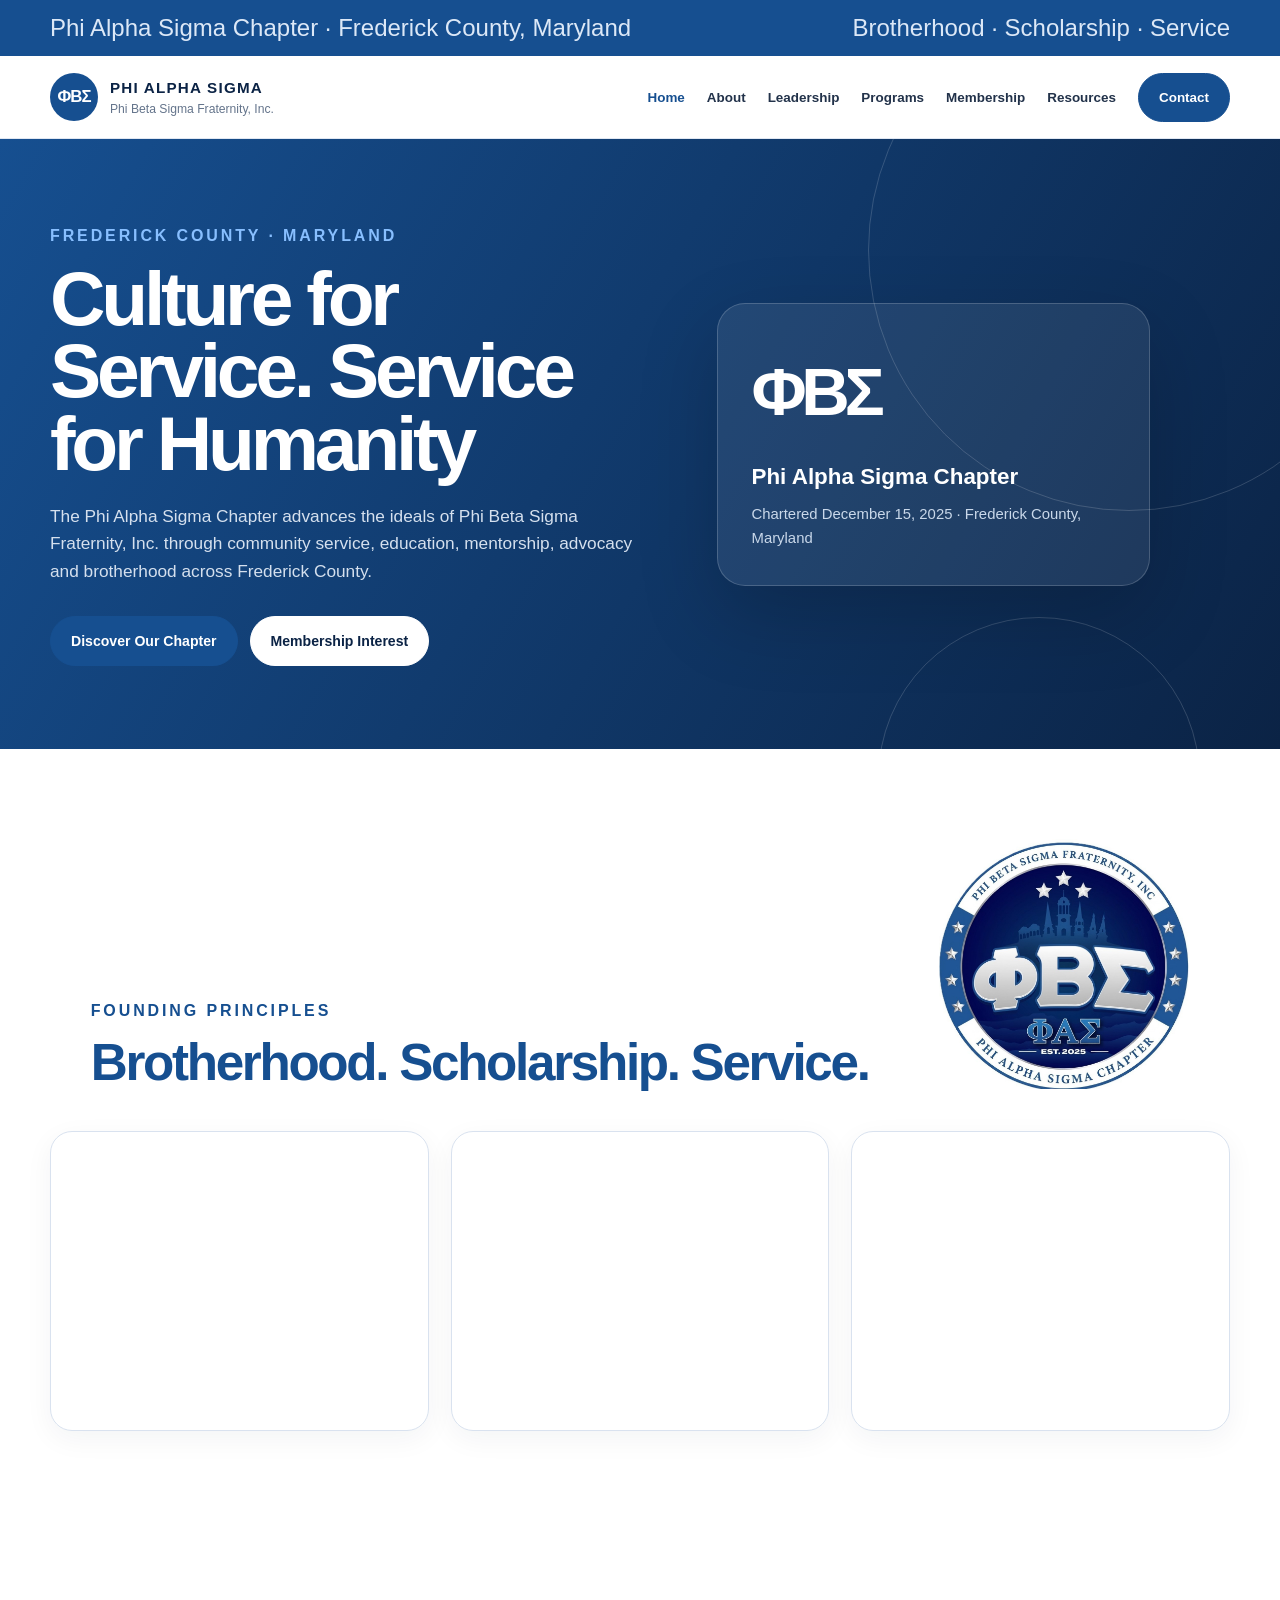
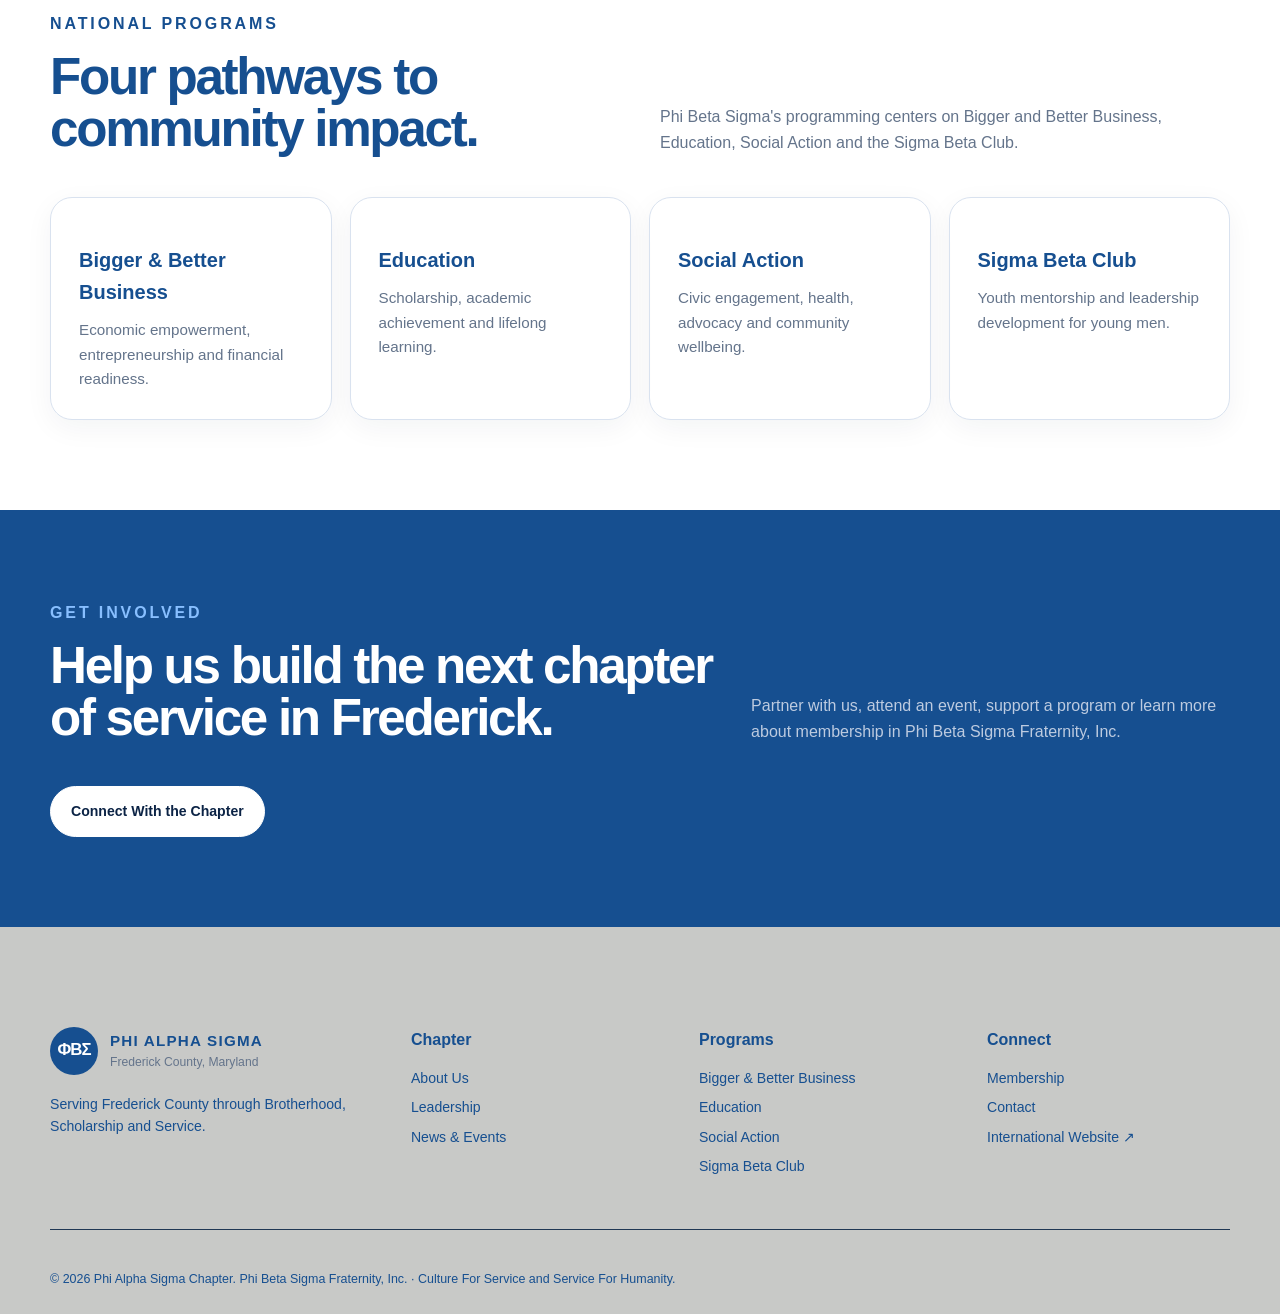
==== index.html @ b1e2065a "Update image paths in index.html" ====
<!doctype html>
<html lang="en">
  <head>
    <meta charset="utf-8" />
    <meta name="viewport" content="width=device-width,initial-scale=1" />
    <title>Home | Phi Alpha Sigma Chapter</title>
    <meta
      name="description"
      content="Phi Alpha Sigma Chapter of Phi Beta Sigma Fraternity, Inc. in Frederick County, Maryland."
    />
    <link rel="stylesheet" href="assets/styles.css" />
  </head>
  <body>
    <div class="topbar">
      <div class="container">
        <span>Phi Alpha Sigma Chapter · Frederick County, Maryland</span
        ><span>Brotherhood · Scholarship · Service</span>
      </div>
    </div>
    <header class="site-header">
      <div class="container nav-wrap">
        <a class="brand" href="index.html"
          ><div class="brand-mark">ΦΒΣ</div>
          <div class="brand-text">
            <strong>Phi Alpha Sigma</strong
            ><span>Phi Beta Sigma Fraternity, Inc.</span>
          </div></a>
        <button class="menu-toggle" aria-label="Open menu">☰</button>
        <nav class="nav" aria-label="Primary navigation">
          <a href="index.html">Home</a><a href="about.html">About</a
          ><a href="leadership.html">Leadership</a
          ><a href="programs.html">Programs</a
          ><a href="membership.html">Membership</a
          ><!--<a href="news-events.html">News & Events</a
          >--><a href="resources.html">Resources</a
          ><a class="button" href="contact.html">Contact</a>
        </nav>
      </div>
    </header>
    <main>
      <section class="hero">
        <div class="container hero-grid">
          <div>
            <span class="eyebrow">Frederick County · Maryland</span>
            
            <h1>Culture for Service. Service for Humanity</h1>
            <p>
              The Phi Alpha Sigma Chapter advances the ideals of Phi Beta Sigma
              Fraternity, Inc. through community service, education, mentorship,
              advocacy and brotherhood across Frederick County.
            </p>
            <div class="hero-actions">
              <a class="button" href="about.html">Discover Our Chapter</a
              ><a class="button light" href="membership.html"
                >Membership Interest</a
              >
            </div>
          </div>
          <div class="hero-card">
            <div class="greek">ΦΒΣ</div>
            <h3>Phi Alpha Sigma Chapter</h3>
            <p>Chartered December 15, 2025 · Frederick County, Maryland</p>
          </div>
        </div>
      </section>
      <section class="section">
        <div class="container">
          <div class="section-head">
            <div>
              <span class="eyebrow" style="color: var(--blue)"
                >Founding Principles</span
              >
              <h2>Brotherhood. Scholarship. Service.</h2>
            </div>
             <!--<p>
              Our work is rooted in the Fraternity's enduring principles and
              focused on measurable service in the community we call home.
            </p> -->
            <img  class="shield" src="./images/passhield.jpg" alt="pbsshield"/>
          
           
          </div>
          <div class="grid-3">
            <div class="card_1" style="height: 300px;">
              <span class="num"></span>
              <!--<h3>Brotherhood</h3>
              <p style="padding-top: 25px;">
                Strengthening bonds among Sigma men while building a culture of
                leadership, accountability and mutual support.
              </p>-->
            </div>
            <div class="card_2">1
              <span class="num"></span>
              <!--<h3>Scholarship</h3>
              <p style="padding-top: 25px;">
                Supporting educational achievement, mentorship and opportunities
                that help young people and families thrive.
              </p>-->
            </div>
            <div class="card_3">
              <span class="num"></span>
              <!--<h3>Service</h3>
              <p style="padding-top: 25px;">
                Creating visible community impact through organized programs,
                partnerships and direct service across Frederick County.
              </p>-->
            </div>
          </div>
        </div>
      </section>
      <section class="section soft">
        <div class="container">
          <div class="section-head">
            <div>
              <span class="eyebrow" style="color: var(--blue)"
                >National Programs</span
              >
              <h2>Four pathways to community impact.</h2>
            </div>
            <p>
              Phi Beta Sigma's programming centers on Bigger and Better
              Business, Education, Social Action and the Sigma Beta Club.
            </p>
          </div>
          <div class="grid-4">
            <a class="card" href="programs.html#bbb"
              ><h3>Bigger & Better Business</h3>
              <p>
                Economic empowerment, entrepreneurship and financial readiness.
              </p></a
            ><a class="card" href="programs.html#education"
              ><h3>Education</h3>
              <p>Scholarship, academic achievement and lifelong learning.</p></a
            ><a class="card" href="programs.html#social-action"
              ><h3>Social Action</h3>
              <p>
                Civic engagement, health, advocacy and community wellbeing.
              </p></a
            ><a class="card" href="programs.html#sigma-beta"
              ><h3>Sigma Beta Club</h3>
              <p>
                Youth mentorship and leadership development for young men.
              </p></a
            >
          </div>
        </div>
      </section>
      <section class="section dark">
        <div class="container">
          <div class="section-head">
            <div>
              <span class="eyebrow">Get Involved</span>
              <h2>Help us build the next chapter of service in Frederick.</h2>
            </div>
            <p>
              Partner with us, attend an event, support a program or learn more
              about membership in Phi Beta Sigma Fraternity, Inc.
            </p>
          </div>
          <a class="button light" href="contact.html"
            >Connect With the Chapter</a
          >
        </div>
      </section>
    </main>
    <footer class="footer">
      <div class="container">
        <div class="footer-grid">
          <div>
            <div class="brand">
              <div class="brand-mark">ΦΒΣ</div>
              <div class="brand-text">
                <strong style="color: #164f90">Phi Alpha Sigma</strong
                ><span>Frederick County, Maryland</span>
              </div>
            </div>
            <p style="margin-top: 18px">
              Serving Frederick County through Brotherhood, Scholarship and
              Service.
            </p>
          </div>
          <div>
            <h4>Chapter</h4>
            <a href="about.html">About Us</a
            ><a href="leadership.html">Leadership</a
            ><a href="news-events.html">News & Events</a>
          </div>
          <div>
            <h4>Programs</h4>
            <a href="programs.html#bbb">Bigger & Better Business</a
            ><a href="programs.html#education">Education</a
            ><a href="programs.html#social-action">Social Action</a
            ><a href="programs.html#sigma-beta">Sigma Beta Club</a>
          </div>
          <div>
            <h4>Connect</h4>
            <a href="membership.html">Membership</a
            ><a href="contact.html">Contact</a
            ><a
              href="https://phibetasigma1914.org/"
              target="_blank"
              rel="noopener"
              >International Website ↗</a
            >
            <!--<a href="https://www.instagram.com/frederickmdsigmas"
            
              ><img src="./images/instagramlogo.jpg" ↗</a>-->
          </div>
        </div>
        <div class="footer-bottom">
          © 2026 Phi Alpha Sigma Chapter. Phi Beta Sigma Fraternity, Inc. ·
          Culture For Service and Service For Humanity.
        </div>
      </div>
    </footer>
    <script src="assets/script.js"></script>
  </body>
</html>
---- assets/styles.css ----
:root {
  --blue: #164f90;
  --deep: #164f90;
  --navy: #0b2345;
  --white: #fff;
  --mist: #fff;
  --line: #d9e2ef;
  --text: #164f90;
  --muted: #64748b;
  
  --max: 1180px;
  --shadow: 0 18px 50px rgba(9, 30, 66, 0.12);
}
* {
  box-sizing: border-box;
}
html {
  scroll-behavior: smooth;
}
body {
  margin: 0;
  font-family: Arial, Helvetica, sans-serif;
  color: var(--text);
  background: #fff;
  line-height: 1.6;
}

.cardmain img{
  margin:auto;
}
.mainshield{
  height:400px;
  width: 400px;
}

a {
  color: inherit;
  text-decoration: none;
}
img {
  max-width: 100%;
  display: block;
  border-radius: 80px;

}
.container {
  width: min(calc(100% - 40px), var(--max));
  margin: auto;
}
.topbar {
  background: var(--blue);
  color: #dce8f7;
  font-size: 1.50rem;
}
.topbar .container {
  display: flex;
  justify-content: space-between;
  gap: 20px;
  padding: 9px 0;
}
.site-header {
  position: sticky;
  top: 0;
  z-index: 20;
  background: rgba(255, 255, 255, 0.97);
  border-bottom: 1px solid rgba(217, 226, 239, 0.8);
  backdrop-filter: blur(12px);
}
.nav-wrap {
  min-height: 82px;
  display: flex;
  align-items: center;
  justify-content: space-between;
  gap: 28px;
}
.brand {
  display: flex;
  align-items: center;
  gap: 12px;
}
.brand-mark {
  width: 48px;
  height: 48px;
  border-radius: 50%;
  background: var(--blue);
  color: #fff;
  display: grid;
  place-items: center;
  font-weight: 800;
  font-size: 1.05rem;
  letter-spacing: -1px;
}
.brand-text strong {
  display: block;
  font-size: 0.95rem;
  letter-spacing: 0.08em;
  text-transform: uppercase;
  color: var(--navy);
}
.brand-text span {
  display: block;
  font-size: 0.76rem;
  color: var(--muted);
}
.nav {
  display: flex;
  align-items: center;
  gap: 22px;
}
.nav a {
  font-weight: 700;
  font-size: 0.84rem;
  color: #22324a;
}
.nav a:hover,
.nav a.active {
  color: var(--blue);
}
.nav .button {
  color: #fff;
}
.menu-toggle {
  display: none;
  border: 0;
  background: none;
  font-size: 1.5rem;
}
.shield{
  width:250px;
  height: 250px;
}
.button {
  display: inline-flex;
  align-items: center;
  justify-content: center;
  gap: 8px;
  padding: 13px 20px;
  border-radius: 999px;
  background: var(--blue);
  color: #fff;
  font-weight: 800;
  font-size: 0.88rem;
  border: 1px solid var(--blue);
  transition: 0.2s;
}
.button:hover {
  transform: translateY(-1px);
  box-shadow: 0 8px 20px rgba(0, 87, 184, 0.18);
}
.button.ghost {
  background: transparent;
  color: var(--blue);
}
.button.light {
  background: #fff;
  color: var(--navy);
  border-color: #fff;
}
.hero {
  position: relative;
  overflow: hidden;
  background: linear-gradient(120deg, var(--deep), var(--navy));
  color: #fff;
}
.hero:before,
.hero:after {
  content: "";
  position: absolute;
  border-radius: 50%;
  border: 1px solid rgba(255, 255, 255, 0.16);
}
.hero:before {
  width: 520px;
  height: 520px;
  right: -110px;
  top: -150px;
}
.hero:after {
  width: 320px;
  height: 320px;
  right: 80px;
  bottom: -190px;
}
.hero-grid {
  min-height: 610px;
  display: grid;
  /*grid-template-columns: 1.15fr 0.85fr;*/
  grid-template-columns: 1.15fr 0.85fr auto; 
  align-items: center;
  gap: 80px;
  position: relative;
  z-index: 1;
}
.eyebrow {
  display: inline-block;
  color: #88bfff;
  text-transform: uppercase;
  letter-spacing: 0.18em;
  font-size: 1.0rem;
  font-weight: 900;
  margin-bottom: 14px;
}
.page-hero-main{
  height: 500px;
  background-image: url(/drive-download-20260820T144930Z-1-001/images/main_brothers_img.jpg);
  background-repeat: no-repeat;
  background-size: cover;       
}




.hero h1,
.page-hero h1 {
  font-size: clamp(2.7rem, 6vw, 5.6rem);
  line-height: 0.94;
  letter-spacing: -0.055em;
  margin: 0 0 24px;
}
.hero p {
  max-width: 650px;
  color: #d5e0ee;
  font-size: 1.08rem;
  margin: 0 0 30px;
}
.hero-actions {
  display: flex;
  gap: 12px;
  flex-wrap: wrap;
}
.hero-card {
  background: rgba(255, 255, 255, 0.08);
  border: 1px solid rgba(255, 255, 255, 0.18);
  border-radius: 28px;
  padding: 34px;
  box-shadow: 0 30px 80px rgba(0, 0, 0, 0.18);
}
.hero-card .greek {
  font-size: 4.2rem;
  font-weight: 900;
  letter-spacing: -0.08em;
  margin-bottom: 14px;
}
.hero-card h3 {
  font-size: 1.4rem;
  margin: 0 0 8px;
}
.hero-card p {
  font-size: 0.93rem;
  margin: 0;
  color: #c9d8ea;
}
.section {
  padding: 90px 0;
}
.section.soft {
  background: var(--mist);
}
.section.dark {
  background: var(--deep);
  color: #fff;
}
.section-head {
  display: flex;
  justify-content: space-evenly;
  gap: 30px;
  align-items: end;
  margin-bottom: 42px;
}
.section-head1 {
  display: grid;
 grid-template-columns: repeat(1, 1fr);
  gap: 10px;
  
}

.section-head h2 {
  font-size: clamp(2rem, 4vw, 3.5rem);
  letter-spacing: -0.045em;
  line-height: 1.02;
  margin: 0;
}
.section-head p {
  max-width: 570px;
  color: var(--muted);
  margin: 0;
}
.dark .section-head p {
  color: #bdcbe0;
}
.history p{
  font-size: 16px;
  line-height: 1.9;
}

.grid-3 {
  display: grid;
  grid-template-columns: repeat(3, 1fr);
  gap: 22px;
  
}
.grid-4 {
  display: grid;
  grid-template-columns: repeat(4, 1fr);
  gap: 18px;
}

.test1{
  display: grid;
  grid-template-columns: repeat(2, 1fr);
  gap: 30px;
  border: 1px solid var(--line);
  border-radius: 22px;
  padding: 15px;
  box-shadow: 0 8px 28px rgba(9, 30, 66, 0.05);
  

}
.cardmain h3{
  padding-top: 15px;
}





.card {
  
  border: 1px solid var(--line);
  border-radius: 22px;
  padding: 28px;
  box-shadow: 0 8px 28px rgba(9, 30, 66, 0.05);
}
.card_1{
  background-image: url('/drive-download-20260820T144930Z-1-001/images/brotherhood.jpg');
  background-size: cover;
  background-position: center;
  background-repeat: no-repeat;
  border: 1px solid var(--line);
  border-radius: 22px;
  padding: 28px;
  box-shadow: 0 8px 28px rgba(9, 30, 66, 0.05);
  color: var(--white);
}
.card_1 h3{
  margin: 8px 0 10px;
  font-size: 1.25rem;
 
}
.card_2{
  background-image:  url('/drive-download-20260820T144930Z-1-001/images/scholarshipimg.jpg'); 
 
  background-size: cover;
  background-position: center;
  background-repeat: no-repeat;
  border: 1px solid var(--line);
  border-radius: 22px;
  padding: 28px;
  box-shadow: 0 8px 28px rgba(9, 30, 66, 0.05);
  color: var(--white);
}
.card_2 h3{
  margin: 8px 0 10px;
  font-size: 1.25rem;
  
}
.card_3{
  background-image: url('/drive-download-20260820T144930Z-1-001/images/sleepinheavenlypeaceimg2.jpg');
  background-size: cover;
  background-position: center;
  background-repeat: no-repeat;
  border: 1px solid var(--line);
  border-radius: 22px;
  padding: 28px;
  box-shadow: 0 8px 28px rgba(9, 30, 66, 0.05);
  color: var(--white);
}
.card_3 h3{
  margin: 8px 0 10px;
  font-size: 1.25rem;
  
}
.card .num {
  font-size: 0.72rem;
  font-weight: 900;
  color: var(--blue);
  letter-spacing: 0.15em;
}
.card h3 {
  margin: 8px 0 10px;
  font-size: 1.25rem;
  padding-top: 10px;
}
.card p {
  margin: 0;
  color: var(--muted);
  font-size: 0.95rem;

}
.dark .card {
  background: #10294f;
  border-color: #24446d;
  color: #fff;
}
.dark .card p {
  color: #bfcee0;
}
.stats {
  display: grid;
  grid-template-columns: repeat(4, 1fr);
  gap: 1px;
  background: var(--line);
  border: 1px solid var(--line);
  border-radius: 24px;
  overflow: hidden;
}
.stat {
  background: #fff;
  padding: 30px;
  text-align: center;
}
.stat strong {
  display: block;
  font-size: 2.1rem;
  color: var(--blue);
  letter-spacing: -0.04em;
}
.stat span {
  font-size: 0.85rem;
  color: var(--muted);
}
.page-hero {
  background: linear-gradient(115deg, var(--deep), #0d376a);
  color: #fff;
  padding: 96px 0 78px;
}





.page-hero h1 {
  font-size: clamp(2.8rem, 5vw, 4.8rem);
}
.page-hero p {
  max-width: 680px;
  color: #cfdaea;
  font-size: 1.05rem;
}
.content-grid {
  display: grid;
  grid-template-columns: 0.9fr 1.1fr;
  gap: 70px;
  align-items: start;
}
.content-grid h2 {
  font-size: 2.6rem;
  line-height: 1.05;
  letter-spacing: -0.04em;
  margin-top: 0;
}
.content-grid p {
  color: #51627a;
}
.quote {
  border-left: 4px solid var(--blue);
  padding: 5px 0 5px 22px;
  font-size: 1.25rem;
  color: var(--navy);
  font-weight: 700;
}
.list-clean {
  list-style: none;
  padding: 0;
  margin: 0;
}
.list-clean li {
  padding: 13px 0;
  border-bottom: 1px solid var(--line);
}
.resource-link {
  display: flex;
  justify-content: space-between;
  gap: 20px;
  align-items: center;
  padding: 18px 0;
  border-bottom: 1px solid var(--line);
  font-weight: 700;
}
.resource-link span {
  color: var(--blue);
}
.notice {
  background: #eaf3ff;
  border: 1px solid #cde2fb;
  border-radius: 18px;
  padding: 20px;
  color: #19385c;
}
.contact-grid {
  display: grid;
  grid-template-columns: 0.8fr 1.2fr;
  gap: 60px;
}
.contact-box {
  background: var(--mist);
  padding: 30px;
  border-radius: 22px;
}
.form-grid {
  display: grid;
  grid-template-columns: 1fr 1fr;
  gap: 16px;
}
.form-grid .full {
  grid-column: 1/-1;
}
label {
  display: block;
  font-size: 0.8rem;
  font-weight: 800;
  margin-bottom: 6px;
}
input,
textarea,
select {
  width: 100%;
  padding: 14px 15px;
  border-radius: 12px;
  border: 1px solid var(--line);
  font: inherit;
}
textarea {
  min-height: 150px;
  resize: vertical;
}
.footer {
  background: #c8c9c7;
  color: #c8c9c7;
  padding: 100px 0 24px;
}
.footer-grid {
  display: grid;
  grid-template-columns: 1.3fr repeat(3, 1fr);
  gap: 45px;
}
.footer h4 {
  color: #164f90;
  margin: 0 0 14px;
}
.footer p,
.footer a {
  font-size: 0.88rem;
  color: #164f90;
}
.footer a {
  display: block;
  margin: 7px 0;
}
.footer-bottom {
  border-top: 1px solid #203754;
  margin-top: 44px;
  padding-top: 40px;
  font-size: 0.78rem;
  color: #164f90;
}
.badge {
  display: inline-block;
  background: #eaf3ff;
  color: var(--blue);
  border-radius: 999px;
  padding: 7px 11px;
  font-weight: 800;
  font-size: 0.74rem;
}
.event {
  display: grid;
  grid-template-columns: 85px 1fr;
  gap: 20px;
  align-items: start;
}
.event-date {
  background: var(--navy);
  color: #fff;
  border-radius: 16px;
  padding: 15px;
  text-align: center;
}
.event-date strong {
  display: block;
  font-size: 1.6rem;
  line-height: 1;
}
.event-date span {
  font-size: 0.72rem;
  text-transform: uppercase;
  letter-spacing: 0.1em;
}
.placeholder {
  /*border: 1px dashed #aebdd0;*/
  background: #f8fafc;
  color: #708198;
  border-radius: 18px;
  padding: 22px;
  text-align: center;
  
}

.small {
  font-size: 0.85rem;
  color: var(--muted);
 
}


@media (max-width: 960px) {
  .menu-toggle {
    display: block;
  }
  .nav {
    display: none;
    position: absolute;
    left: 0;
    right: 0;
    top: 82px;
    background: #fff;
    border-bottom: 1px solid var(--line);
    padding: 20px;
    flex-direction: column;
    align-items: flex-start;
  }
  .nav.open {
    display: flex;
  }
  .hero-grid,
  .content-grid,
  .contact-grid {
    grid-template-columns: 1fr;
  }
  .hero-grid {
    padding: 80px 0;
    min-height: auto;
  }
  .hero-card {
    max-width: 540px;
  }
  .grid-4 {
    grid-template-columns: 1fr 1fr;
  }
  .grid-3 {
    grid-template-columns: 1fr;
  }
  .stats {
    grid-template-columns: 1fr 1fr;
  }
  .footer-grid {
    grid-template-columns: 1fr 1fr;
  }
  .topbar .container {
    flex-direction: column;
    gap: 2px;
  }
  .section-head {
    display: block;
  }
  .section-head p {
    margin-top: 14px;
  }
 
}

@media (max-width: 600px) {
  .container {
    width: min(calc(100% - 28px), var(--max));
  }
  .brand-text span {
    display: none;
  }
  .grid-4,
  .stats,
  .footer-grid,
  .form-grid {
    grid-template-columns: 1fr;
  }
  .form-grid .full {
    grid-column: auto;
  }
  .hero h1 {
    font-size: 3rem;
  }
  .section {
    padding: 65px 0;
  }
  .page-hero {
    padding: 72px 0 58px;
  }
  .nav-wrap {
    min-height: 72px;
  }
  .nav {
    top: 72px;
  }
  .cardmain{
    display: none;
  }
  .test1{
    display: block;
  }
  .carousel-container {
    position: relative;
    width: 80%;
    max-width: 900px;
    margin: 40px auto;
    overflow: hidden;
    border-radius: 12px;
    box-shadow: 0 4px 20px rgba(0,0,0,0.2);
    display: none;
}

.container h1{
  display: none;
}

}

.carousel-container {
    position: relative;
    width: 80%;
    max-width: 900px;
    margin: 40px auto;
    overflow: hidden;
    border-radius: 12px;
    box-shadow: 0 4px 20px rgba(0,0,0,0.2);
}

.carousel-track {
    display: flex;
    transition: transform 0.5s ease-in-out;
}

.carousel-slide {
    min-width: 100%;
}

.carousel-slide img {
    width: 100%;
    display: block;
    border-radius: 12px;
    height: 500px;
}

.carousel-btn {
    position: absolute;
    top: 50%;
    transform: translateY(-50%);
    background: rgba(0,0,0,0.5);
    color: white;
    border: none;
    padding: 12px 18px;
    cursor: pointer;
    border-radius: 50%;
    font-size: 22px;
    z-index: 10;
}

.carousel-btn:hover {
    background: rgba(0,0,0,0.7);
}

.prev {
    left: 15px;
}

.next {
    right: 15px;
}

.carousel-dots {
    text-align: center;
    margin-top: 12px;
}

.carousel-dots button {
    width: 12px;
    height: 12px;
    margin: 5px;
    border-radius: 50%;
    border: none;
    background: #bbb;
    cursor: pointer;
}

.carousel-dots .active {
    background: #0033cc; /* Sigma Royal Blue */
}
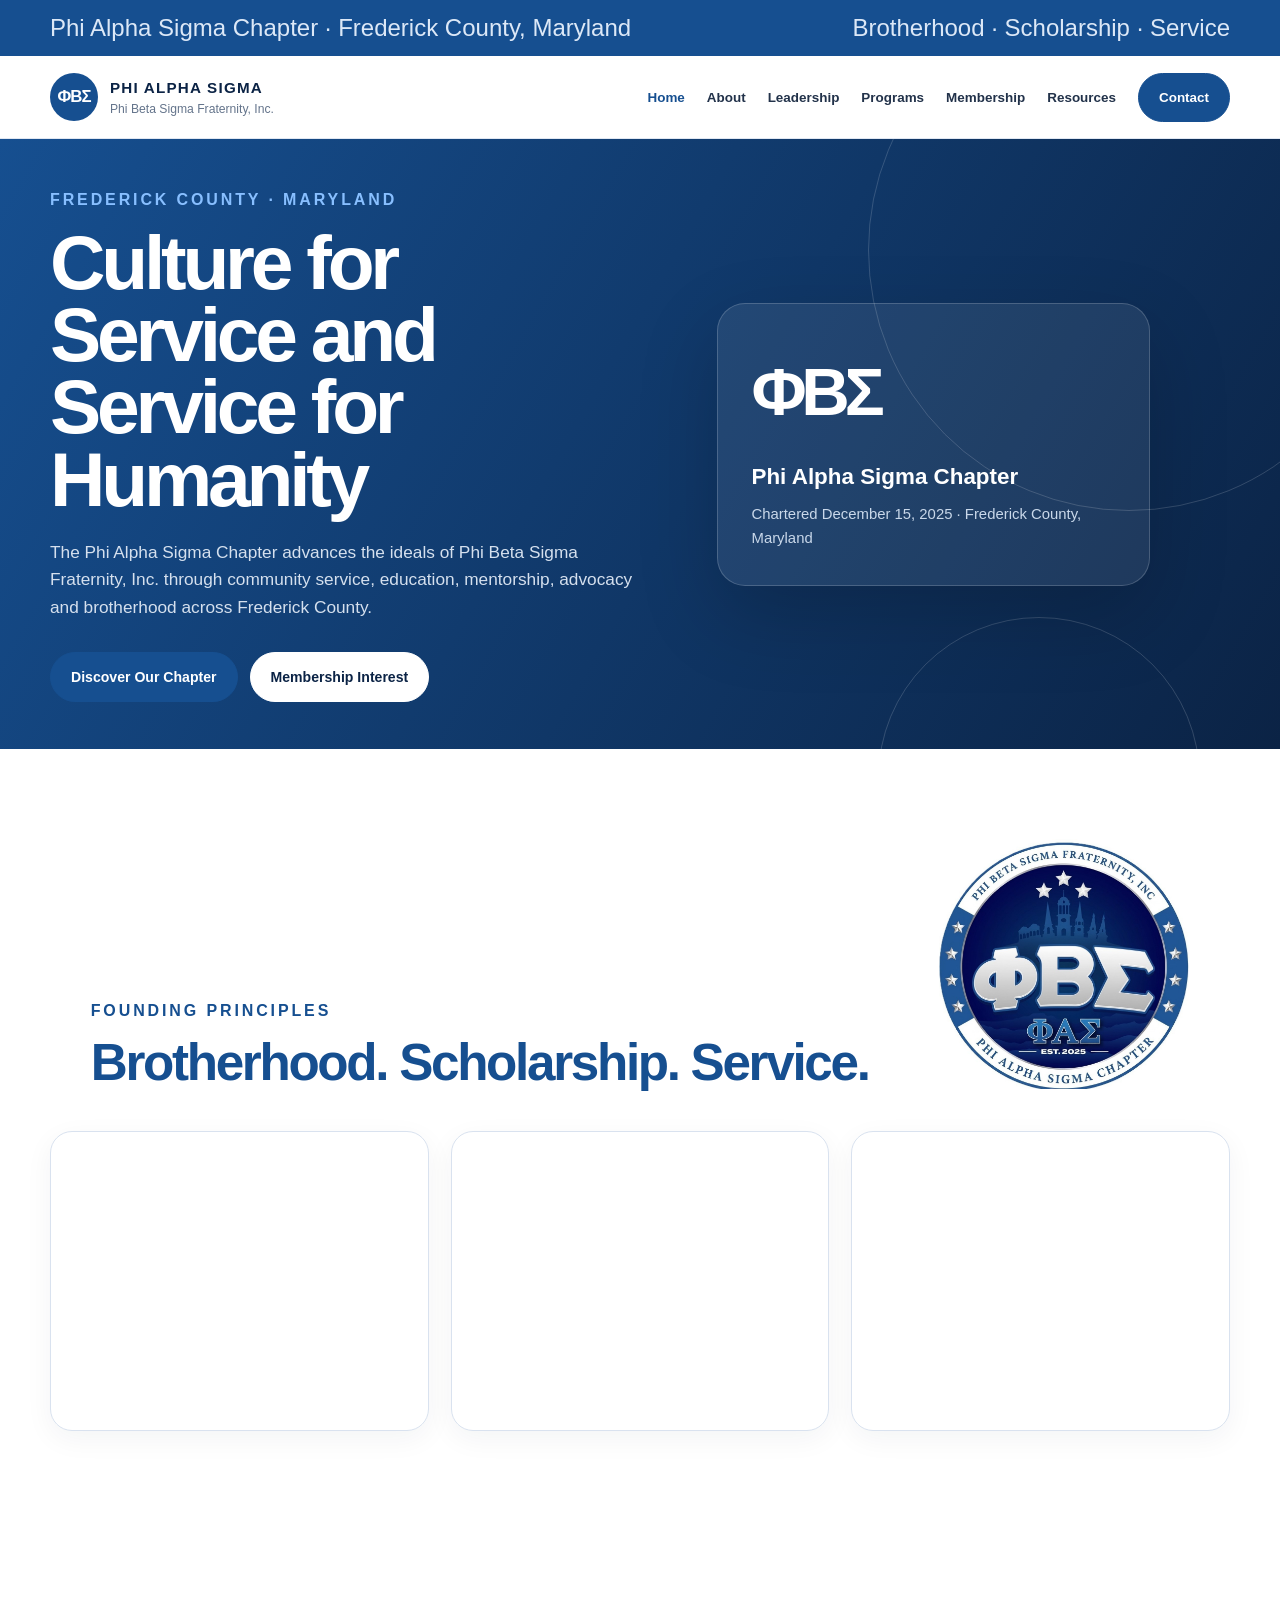
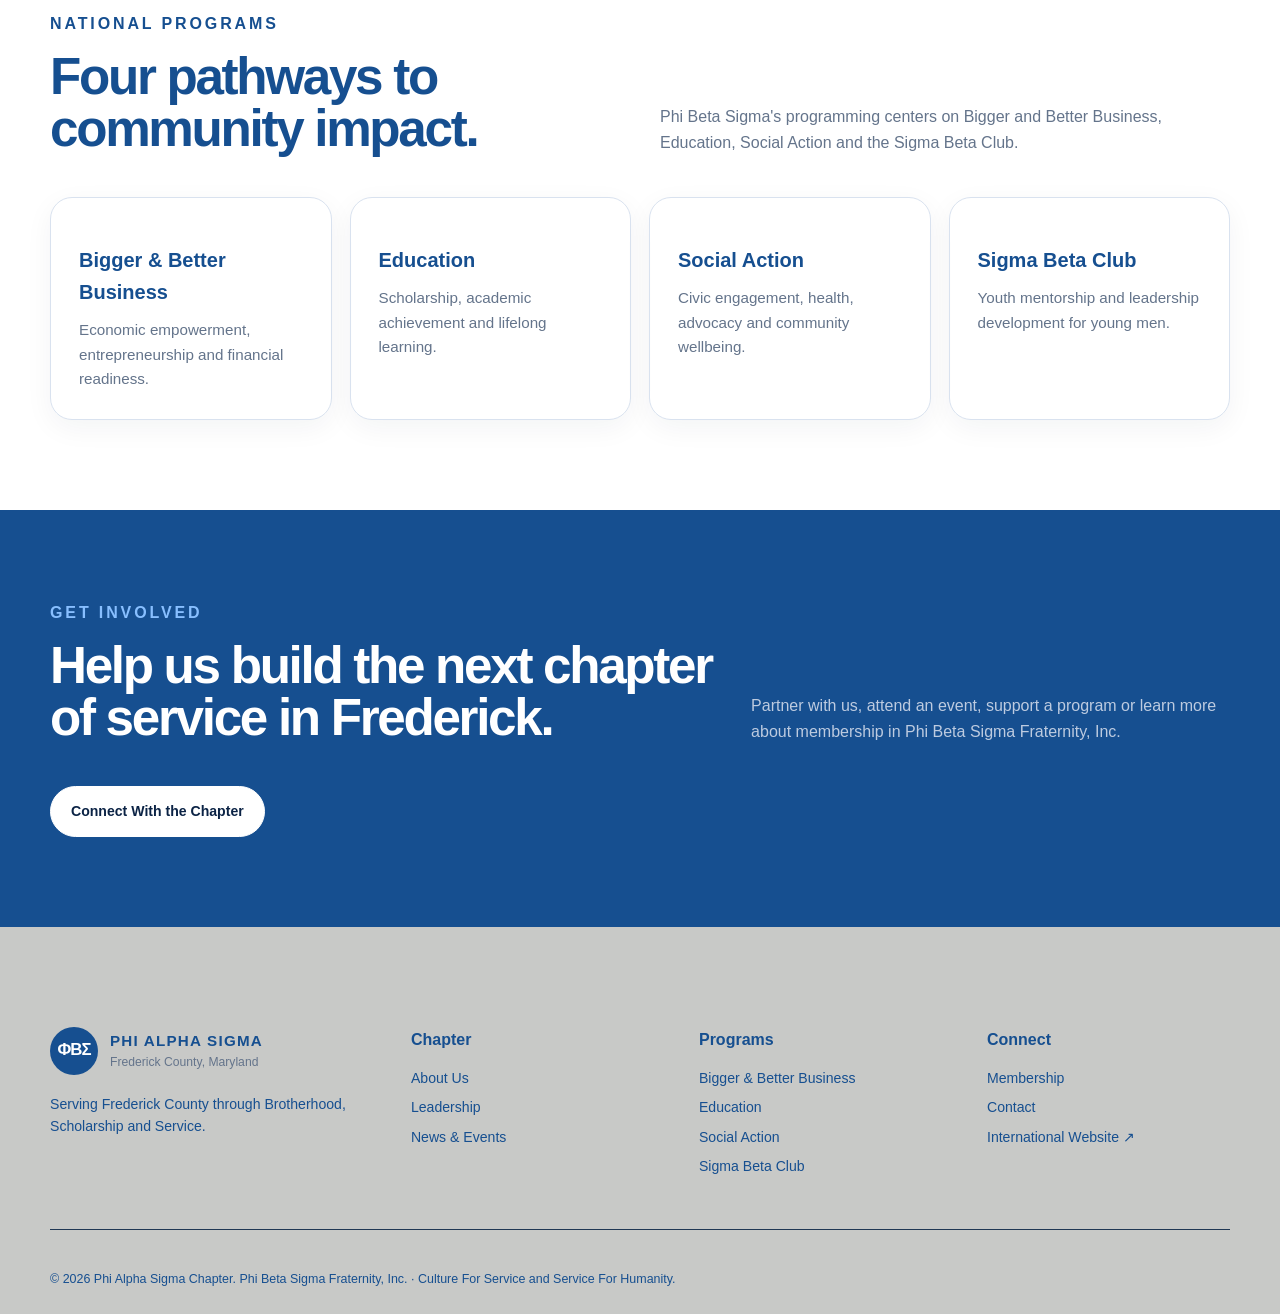
==== commit 324d9b72: "Update header text in index.html" ====
--- a/index.html
+++ b/index.html
@@ -43,7 +43,7 @@
           <div>
             <span class="eyebrow">Frederick County · Maryland</span>
             
-            <h1>Culture for Service. Service for Humanity</h1>
+            <h1>Culture for Service and Service for Humanity</h1>
             <p>
               The Phi Alpha Sigma Chapter advances the ideals of Phi Beta Sigma
               Fraternity, Inc. through community service, education, mentorship,
--- a/assets/styles.css
+++ b/assets/styles.css
@@ -202,7 +202,7 @@
 }
 .page-hero-main{
   height: 500px;
-  background-image: url(/drive-download-20260820T144930Z-1-001/images/main_brothers_img.jpg);
+  background-image: url('images/main_brothers_img.jpg');
   background-repeat: no-repeat;
   background-size: cover;       
 }
@@ -332,7 +332,7 @@
   box-shadow: 0 8px 28px rgba(9, 30, 66, 0.05);
 }
 .card_1{
-  background-image: url('/drive-download-20260820T144930Z-1-001/images/brotherhood.jpg');
+  background-image: url('images/brotherhood.jpg');
   background-size: cover;
   background-position: center;
   background-repeat: no-repeat;
@@ -348,7 +348,7 @@
  
 }
 .card_2{
-  background-image:  url('/drive-download-20260820T144930Z-1-001/images/scholarshipimg.jpg'); 
+  background-image:  url('images/scholarshipimg.jpg'); 
  
   background-size: cover;
   background-position: center;
@@ -365,7 +365,7 @@
   
 }
 .card_3{
-  background-image: url('/drive-download-20260820T144930Z-1-001/images/sleepinheavenlypeaceimg2.jpg');
+  background-image: url('images/sleepinheavenlypeaceimg2.jpg');
   background-size: cover;
   background-position: center;
   background-repeat: no-repeat;
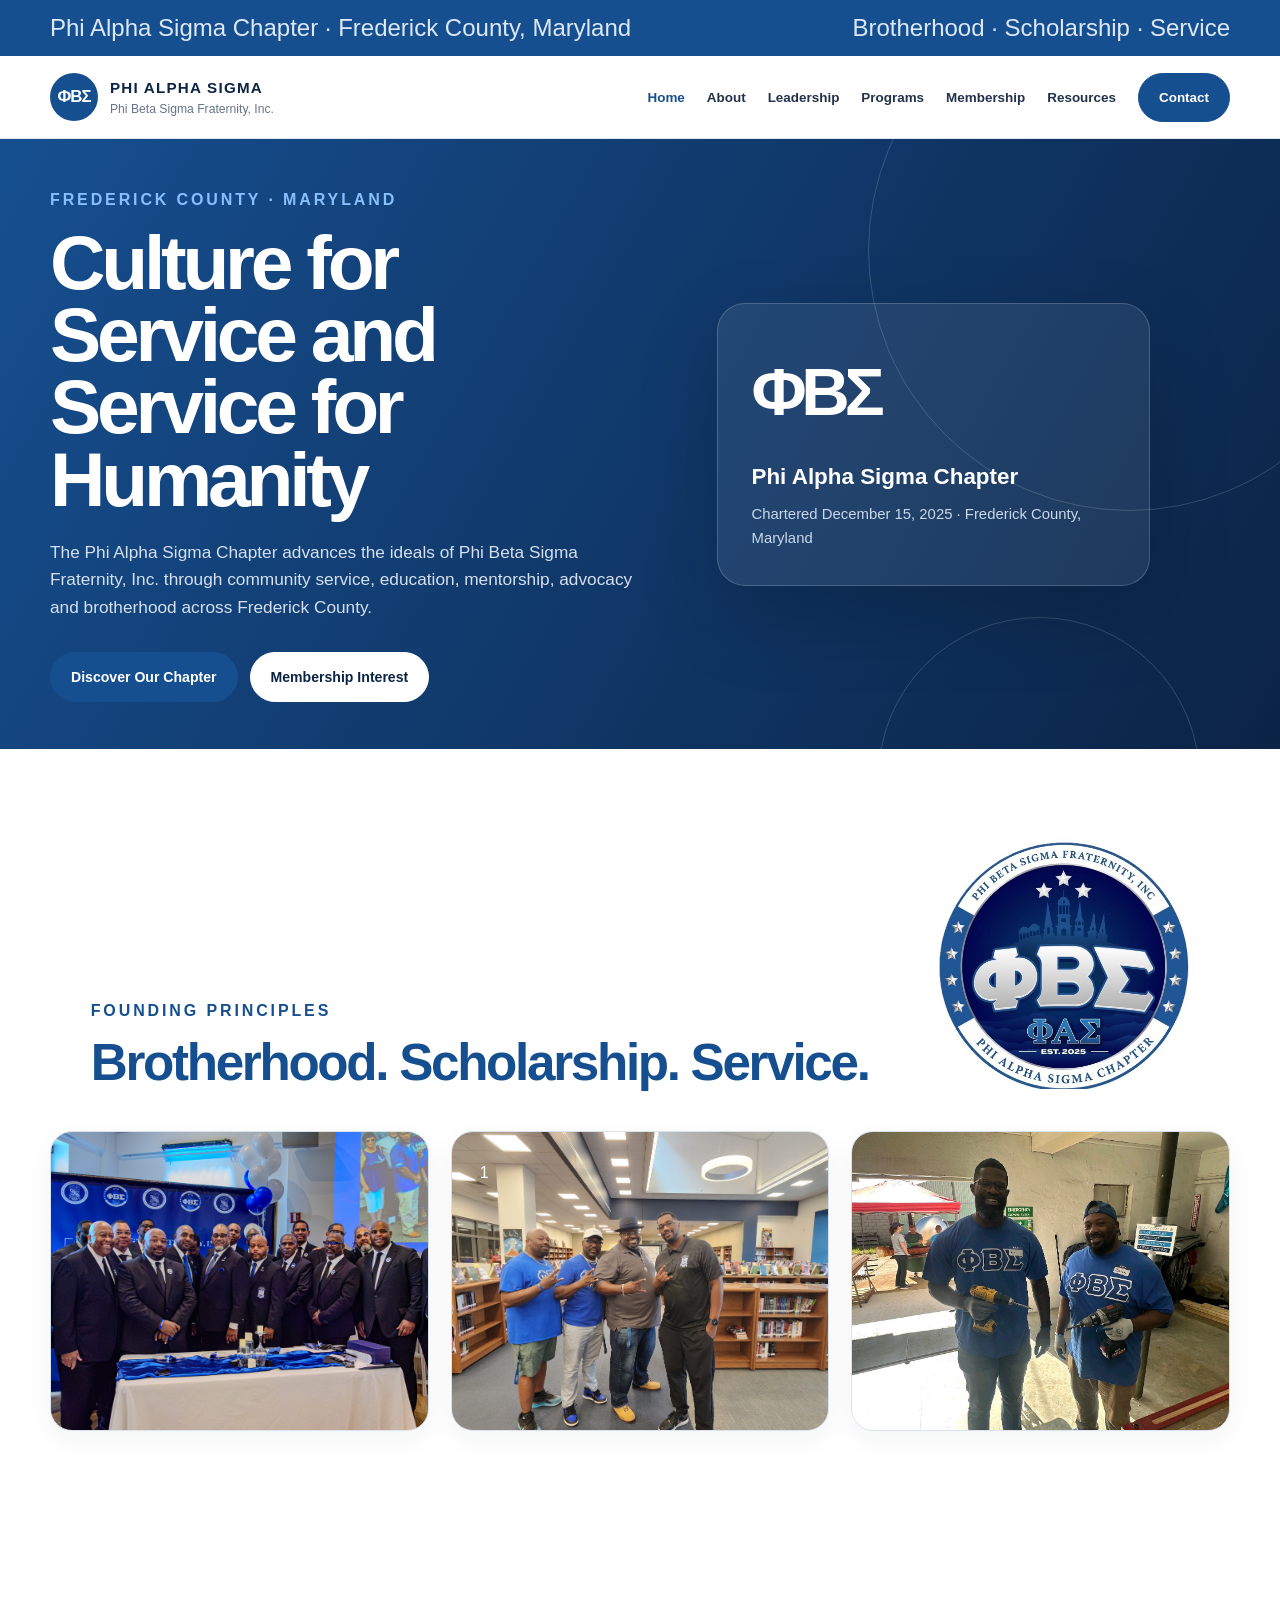
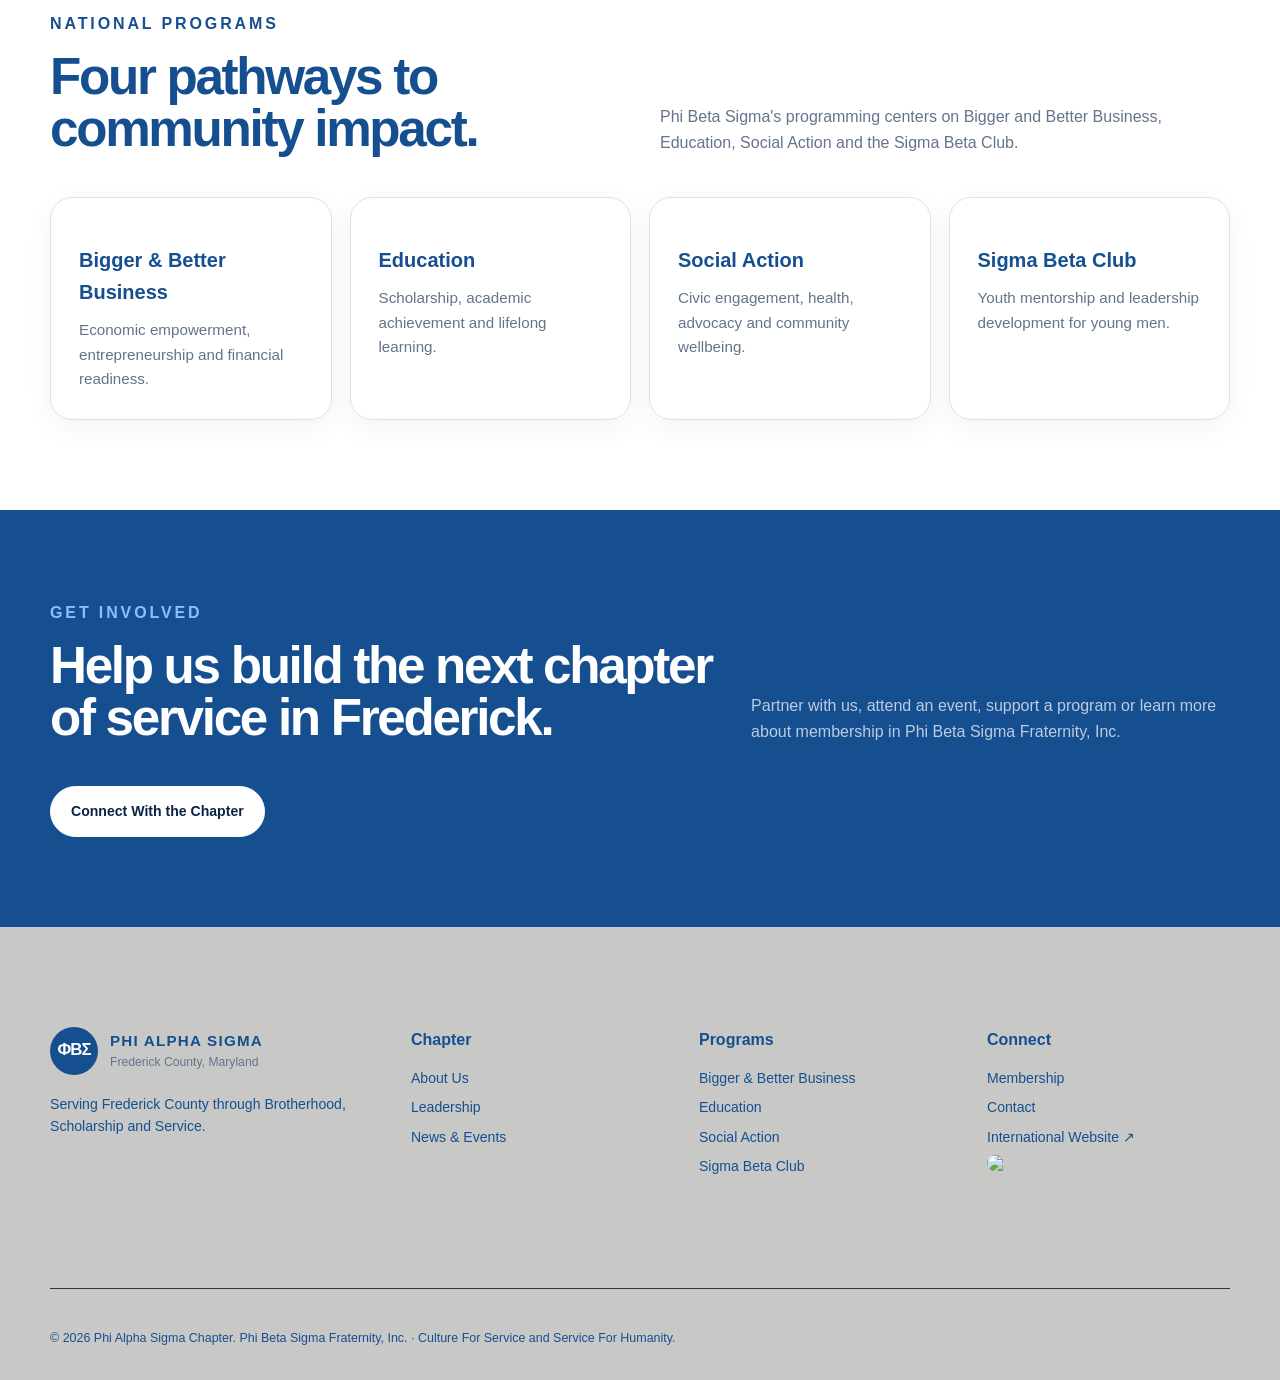
==== commit 148dd95c: "Remove commented Instagram link from index.html Removed commented out Instagram link from footer." ====
--- a/index.html
+++ b/index.html
@@ -202,9 +202,9 @@
               rel="noopener"
               >International Website ↗</a
             >
-            <!--<a href="https://www.instagram.com/frederickmdsigmas"
+            <a href="https://www.instagram.com/frederickmdsigmas"
             
-              ><img src="./images/instagramlogo.jpg" ↗</a>-->
+              ><img src="./images/instagramlogo.jpg" ↗</a>
           </div>
         </div>
         <div class="footer-bottom">
--- a/assets/styles.css
+++ b/assets/styles.css
@@ -27,6 +27,9 @@
 
 .cardmain img{
   margin:auto;
+}
+.placeholder:hover{
+background-color: var(--blue);
 }
 .mainshield{
   height:400px;
@@ -201,8 +204,8 @@
   margin-bottom: 14px;
 }
 .page-hero-main{
-  height: 500px;
-  background-image: url('images/main_brothers_img.jpg');
+  height: 850px;
+  background-image: url('../images/main_brothers_img.jpg');
   background-repeat: no-repeat;
   background-size: cover;       
 }
@@ -332,7 +335,7 @@
   box-shadow: 0 8px 28px rgba(9, 30, 66, 0.05);
 }
 .card_1{
-  background-image: url('images/brotherhood.jpg');
+  background-image: url('../images/brotherhood.jpg');
   background-size: cover;
   background-position: center;
   background-repeat: no-repeat;
@@ -348,7 +351,7 @@
  
 }
 .card_2{
-  background-image:  url('images/scholarshipimg.jpg'); 
+  background-image:  url('../images/scholarshipimg.jpg'); 
  
   background-size: cover;
   background-position: center;
@@ -365,7 +368,7 @@
   
 }
 .card_3{
-  background-image: url('images/sleepinheavenlypeaceimg2.jpg');
+  background-image: url('../images/sleepinheavenlypeaceimg2.jpg');
   background-size: cover;
   background-position: center;
   background-repeat: no-repeat;
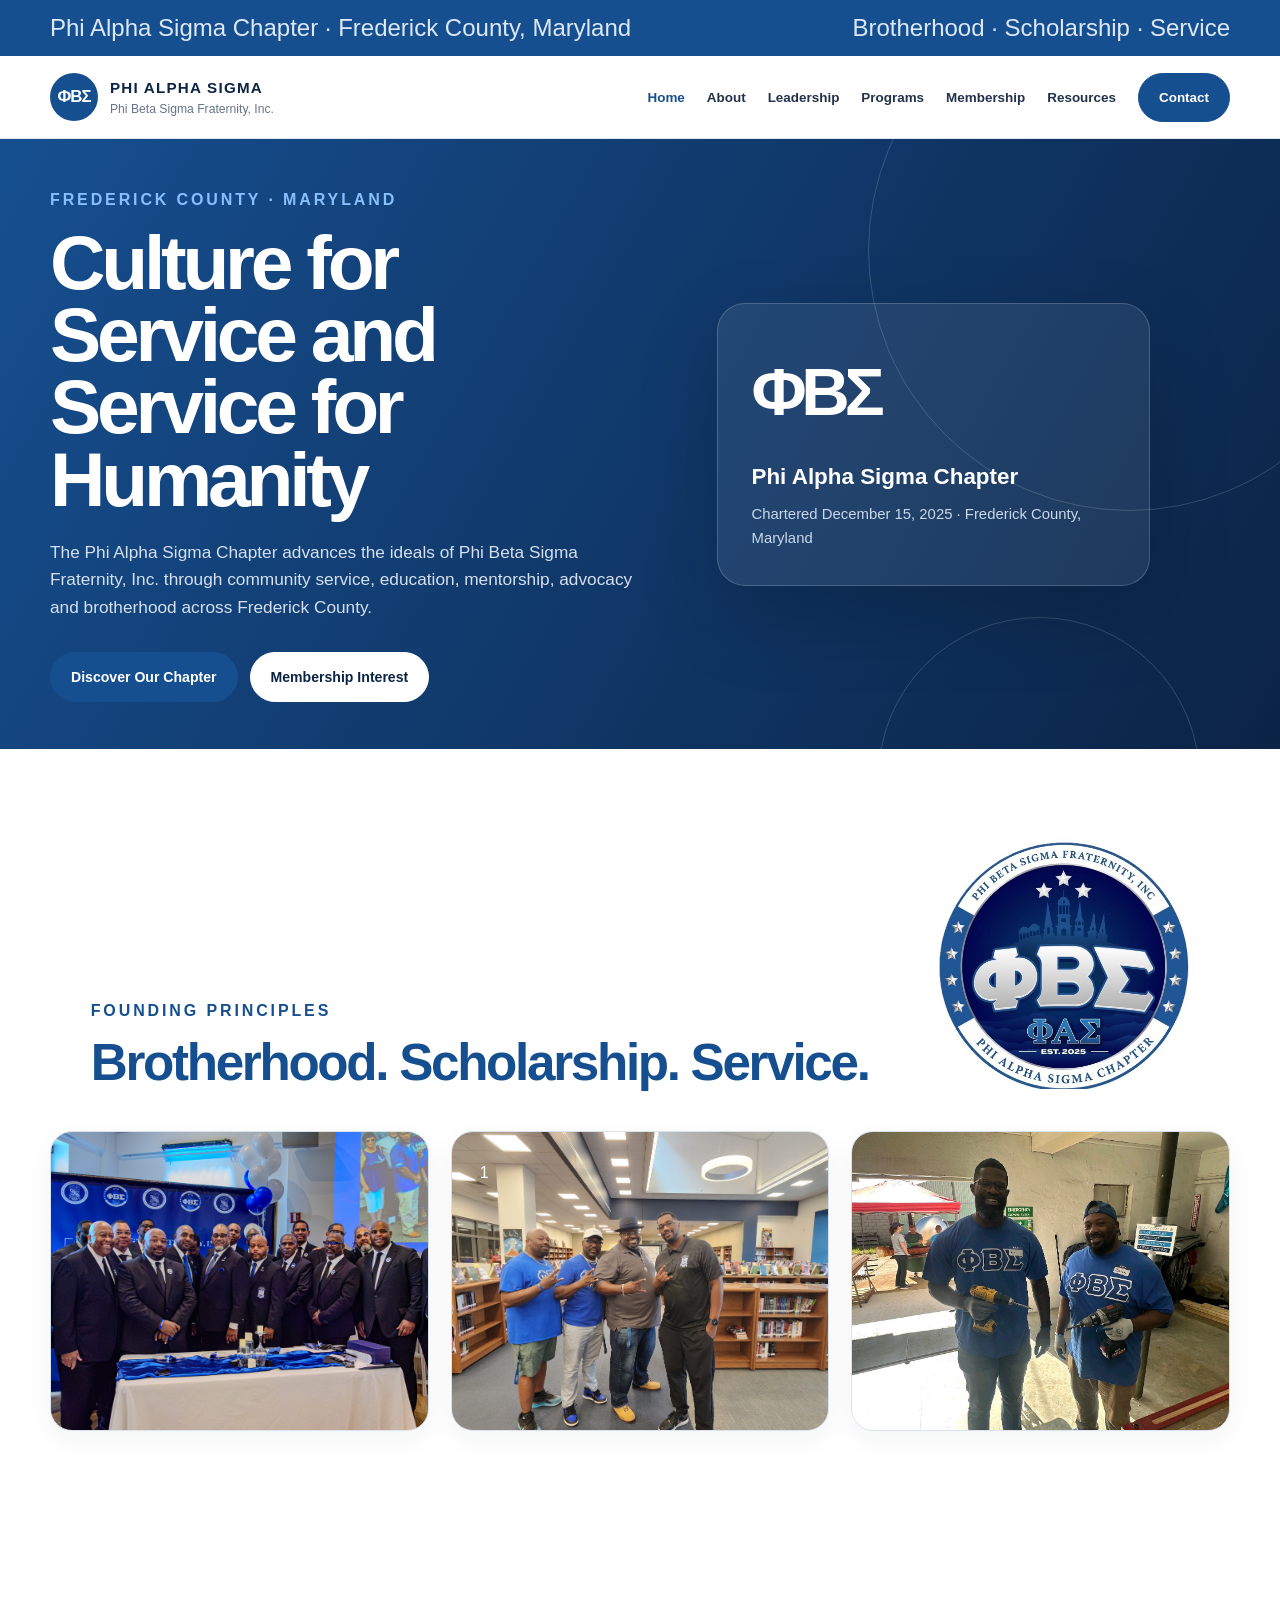
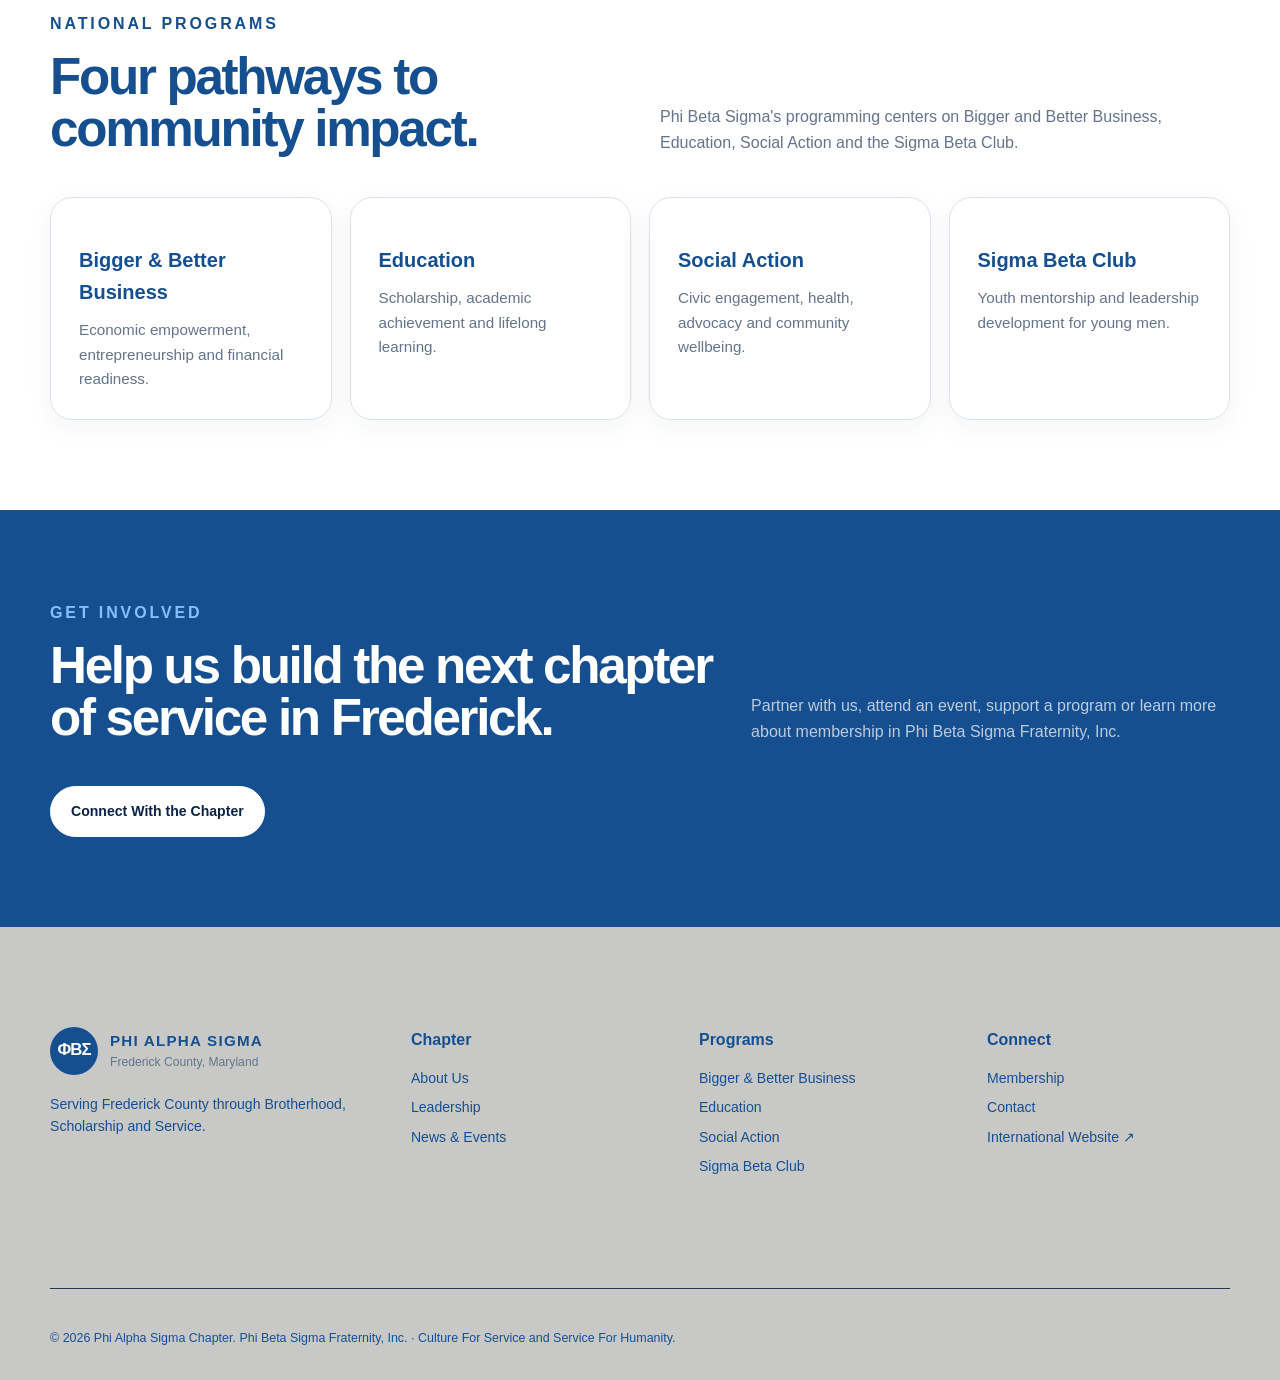
==== commit 13e69246: "Update Instagram link in footer Replaced Instagram logo link with text link." ====
--- a/index.html
+++ b/index.html
@@ -202,9 +202,7 @@
               rel="noopener"
               >International Website ↗</a
             >
-            <a href="https://www.instagram.com/frederickmdsigmas"
-            
-              ><img src="./images/instagramlogo.jpg" ↗</a>
+            <a href="https://www.instagram.com/frederickmdsigmas" Instagram ↗</a>
           </div>
         </div>
         <div class="footer-bottom">
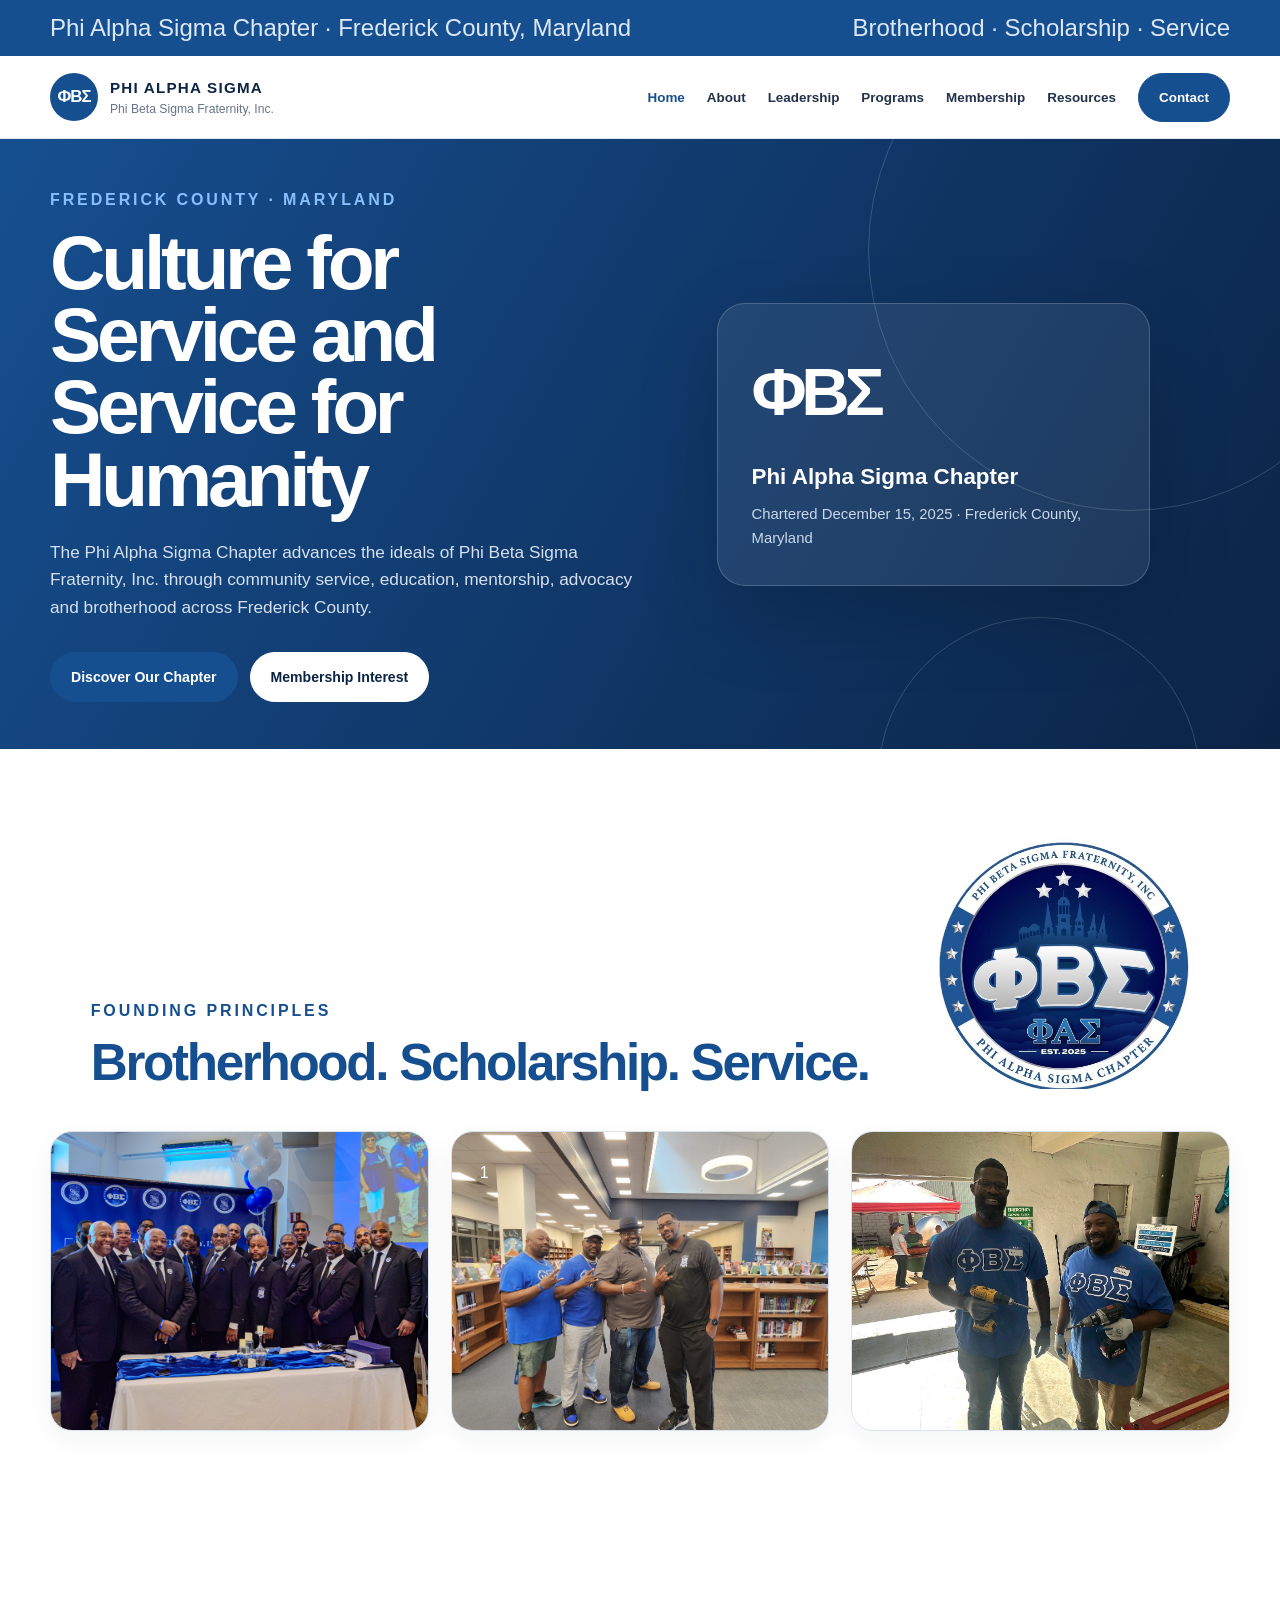
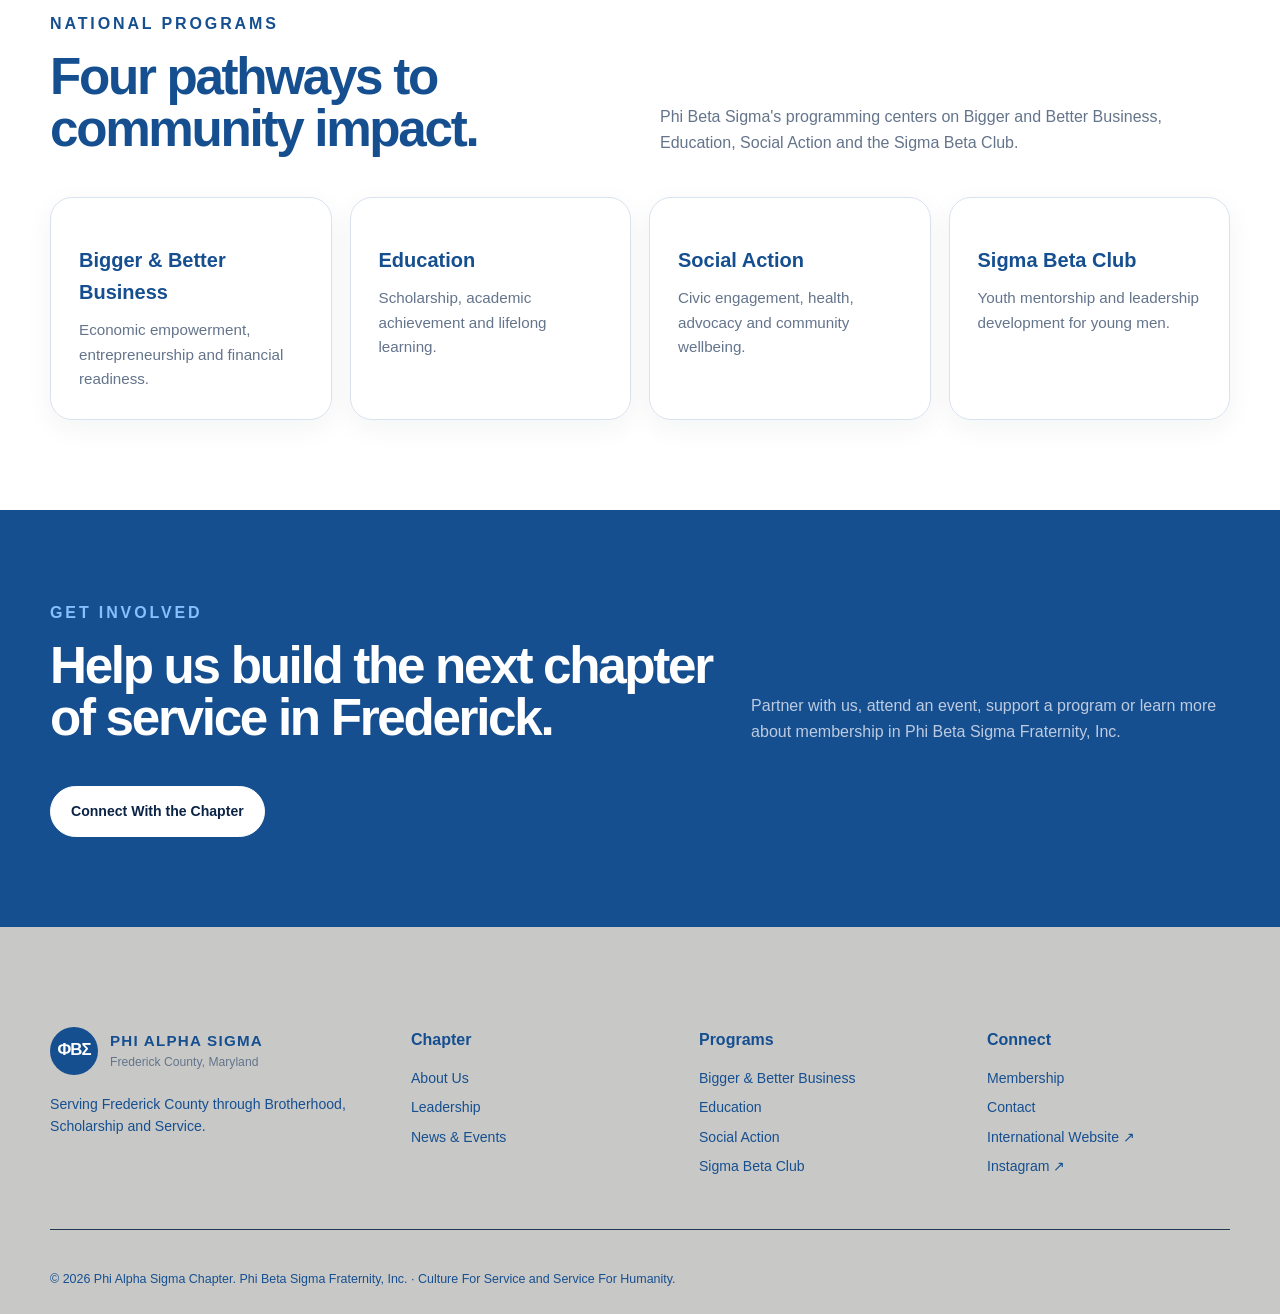
==== commit 2b1c65e7: "Fix Instagram link formatting in index.html" ====
--- a/index.html
+++ b/index.html
@@ -202,7 +202,7 @@
               rel="noopener"
               >International Website ↗</a
             >
-            <a href="https://www.instagram.com/frederickmdsigmas" Instagram ↗</a>
+            <a href="https://www.instagram.com/frederickmdsigmas"> Instagram ↗</a>
           </div>
         </div>
         <div class="footer-bottom">
